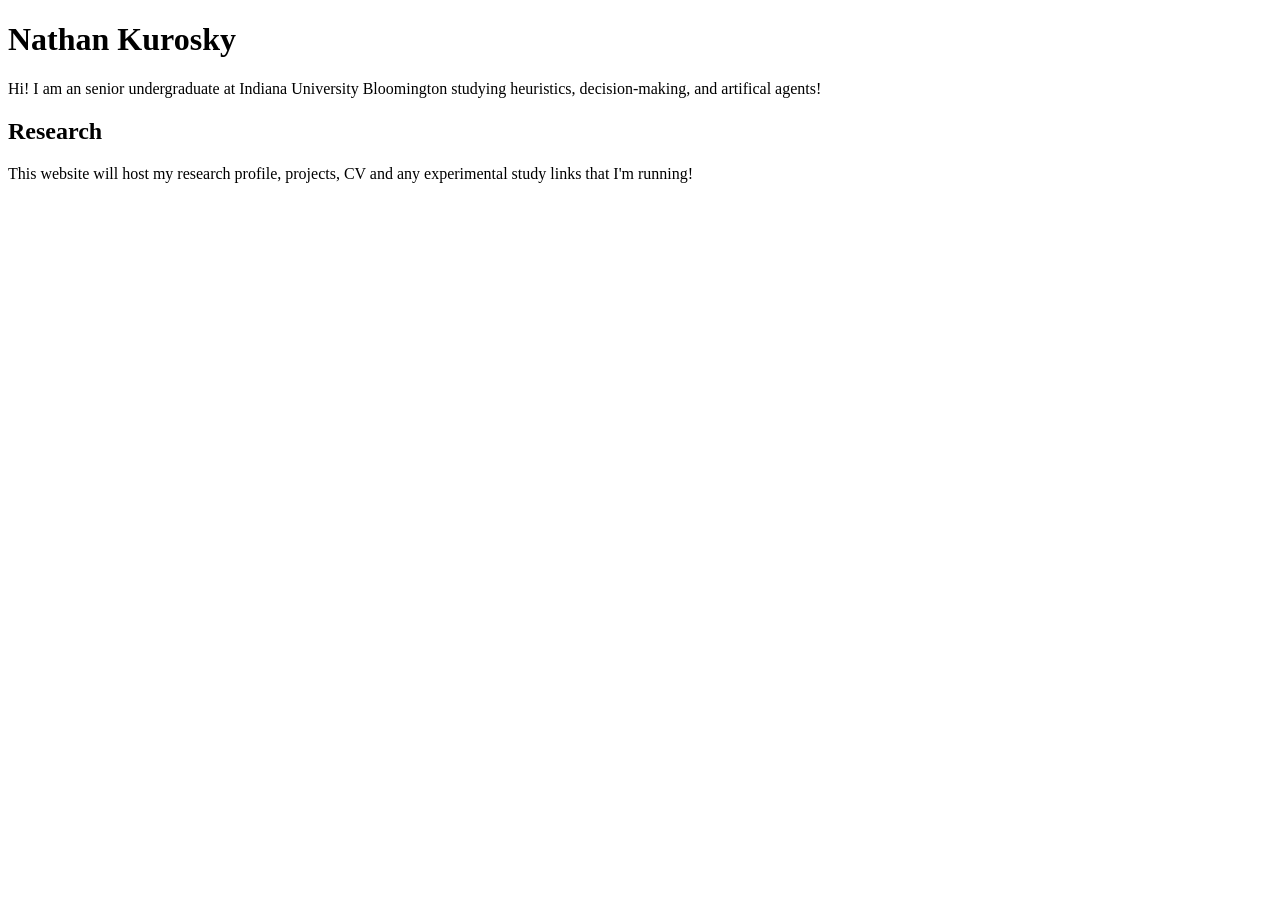
==== index.html @ 0f79e10d "index upload" ====
<!DOCTYPE html>
<html>
<head>
    <title>Nathan Kurosky</title>
</head>
<body>
    <h1>Nathan Kurosky</h1>
    <p>Hi! I am an senior undergraduate at Indiana University Bloomington studying heuristics, decision-making, and artifical agents!</p>

    <h2>Research</h2>
    <p>This website will host my research profile, projects, CV and any experimental study links that I'm running!</p>
</body>
</html>
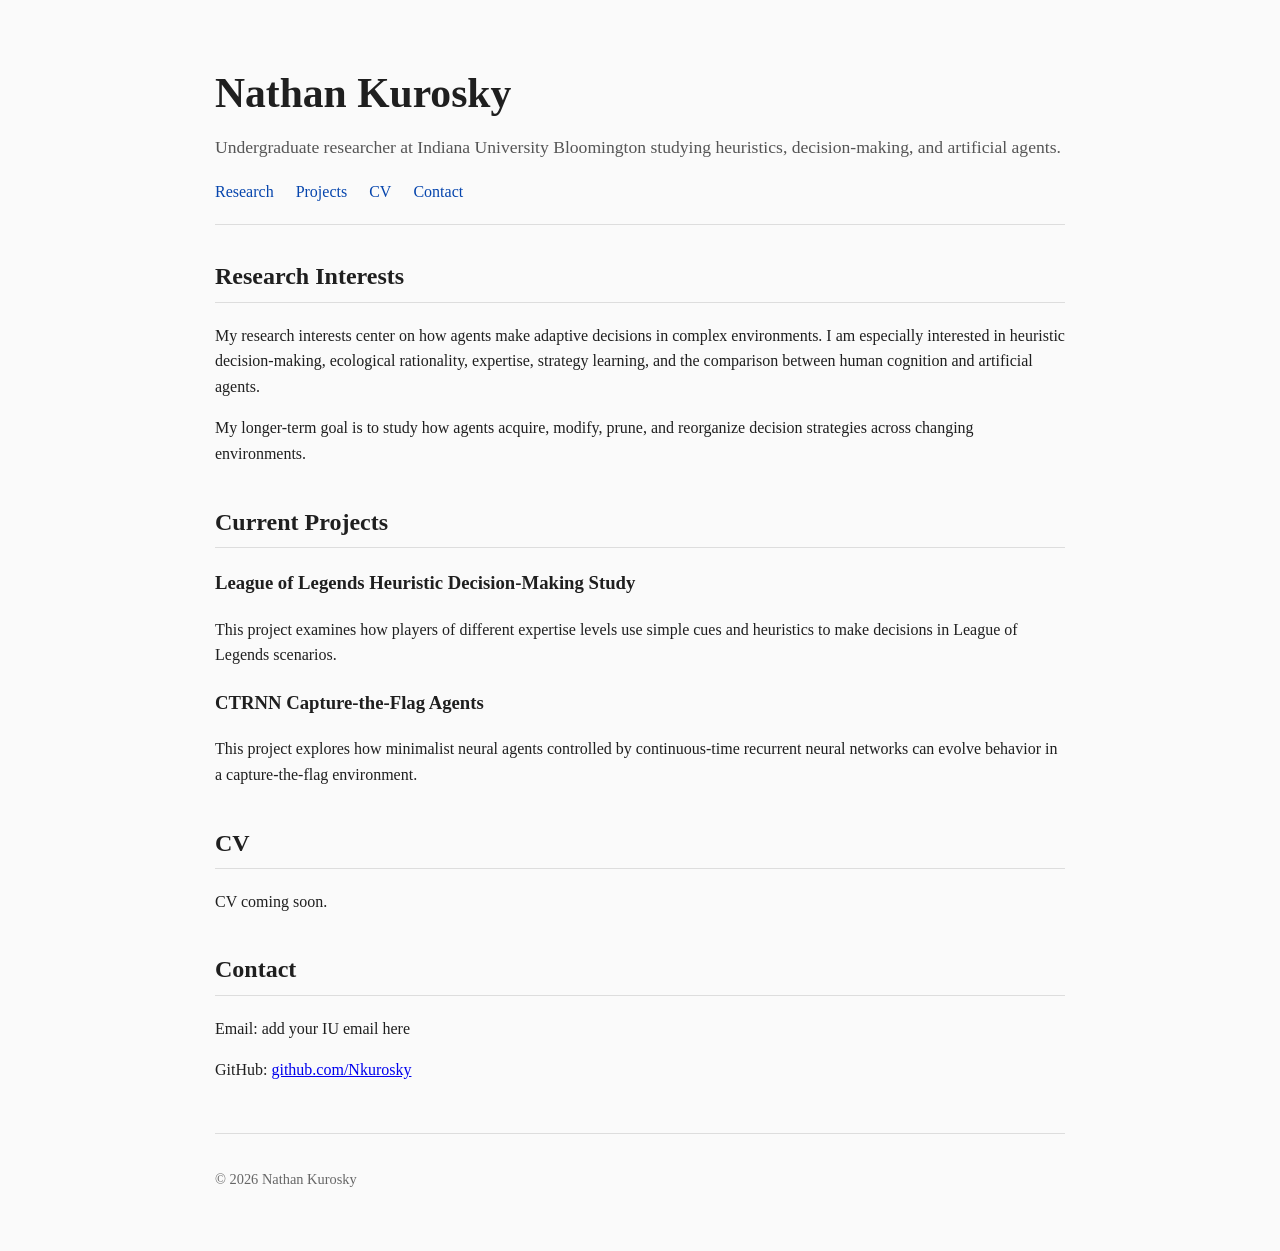
==== commit 230e4446: "Revamp index.html with cooler styling with help from our AI overlords Added styling and structured c" ====
--- a/index.html
+++ b/index.html
@@ -1,13 +1,143 @@
 <!DOCTYPE html>
-<html>
+<html lang="en">
 <head>
-    <title>Nathan Kurosky</title>
+  <meta charset="UTF-8" />
+  <meta name="viewport" content="width=device-width, initial-scale=1.0" />
+  <title>Nathan Kurosky</title>
+
+  <style>
+    body {
+      font-family: Georgia, serif;
+      max-width: 850px;
+      margin: 60px auto;
+      padding: 0 24px;
+      line-height: 1.6;
+      color: #1f1f1f;
+      background: #fafafa;
+    }
+
+    header {
+      border-bottom: 1px solid #ddd;
+      margin-bottom: 32px;
+      padding-bottom: 20px;
+    }
+
+    h1 {
+      font-size: 2.6rem;
+      margin-bottom: 0;
+    }
+
+    .subtitle {
+      font-size: 1.1rem;
+      color: #555;
+      margin-top: 6px;
+    }
+
+    nav {
+      margin-top: 18px;
+    }
+
+    nav a {
+      margin-right: 18px;
+      color: #0645ad;
+      text-decoration: none;
+    }
+
+    nav a:hover {
+      text-decoration: underline;
+    }
+
+    section {
+      margin-bottom: 36px;
+    }
+
+    h2 {
+      border-bottom: 1px solid #ddd;
+      padding-bottom: 6px;
+    }
+
+    .project {
+      margin-bottom: 20px;
+    }
+
+    footer {
+      margin-top: 50px;
+      border-top: 1px solid #ddd;
+      padding-top: 20px;
+      color: #666;
+      font-size: 0.9rem;
+    }
+  </style>
 </head>
+
 <body>
+  <header>
     <h1>Nathan Kurosky</h1>
-    <p>Hi! I am an senior undergraduate at Indiana University Bloomington studying heuristics, decision-making, and artifical agents!</p>
+    <p class="subtitle">
+      Undergraduate researcher at Indiana University Bloomington studying heuristics, decision-making, and artificial agents.
+    </p>
 
-    <h2>Research</h2>
-    <p>This website will host my research profile, projects, CV and any experimental study links that I'm running!</p>
+    <nav>
+      <a href="#research">Research</a>
+      <a href="#projects">Projects</a>
+      <a href="#cv">CV</a>
+      <a href="#contact">Contact</a>
+    </nav>
+  </header>
+
+  <section id="research">
+    <h2>Research Interests</h2>
+    <p>
+      My research interests center on how agents make adaptive decisions in complex environments.
+      I am especially interested in heuristic decision-making, ecological rationality, expertise,
+      strategy learning, and the comparison between human cognition and artificial agents.
+    </p>
+
+    <p>
+      My longer-term goal is to study how agents acquire, modify, prune, and reorganize decision strategies
+      across changing environments.
+    </p>
+  </section>
+
+  <section id="projects">
+    <h2>Current Projects</h2>
+
+    <div class="project">
+      <h3>League of Legends Heuristic Decision-Making Study</h3>
+      <p>
+        This project examines how players of different expertise levels use simple cues and heuristics
+        to make decisions in League of Legends scenarios.
+      </p>
+    </div>
+
+    <div class="project">
+      <h3>CTRNN Capture-the-Flag Agents</h3>
+      <p>
+        This project explores how minimalist neural agents controlled by continuous-time recurrent neural networks
+        can evolve behavior in a capture-the-flag environment.
+      </p>
+    </div>
+  </section>
+
+  <section id="cv">
+    <h2>CV</h2>
+    <p>
+      CV coming soon.
+    </p>
+  </section>
+
+  <section id="contact">
+    <h2>Contact</h2>
+    <p>
+      Email: add your IU email here
+    </p>
+    <p>
+      GitHub: <a href="https://github.com/Nkurosky">github.com/Nkurosky</a>
+    </p>
+  </section>
+
+  <footer>
+    <p>© 2026 Nathan Kurosky</p>
+  </footer>
 </body>
-</html>+</html>
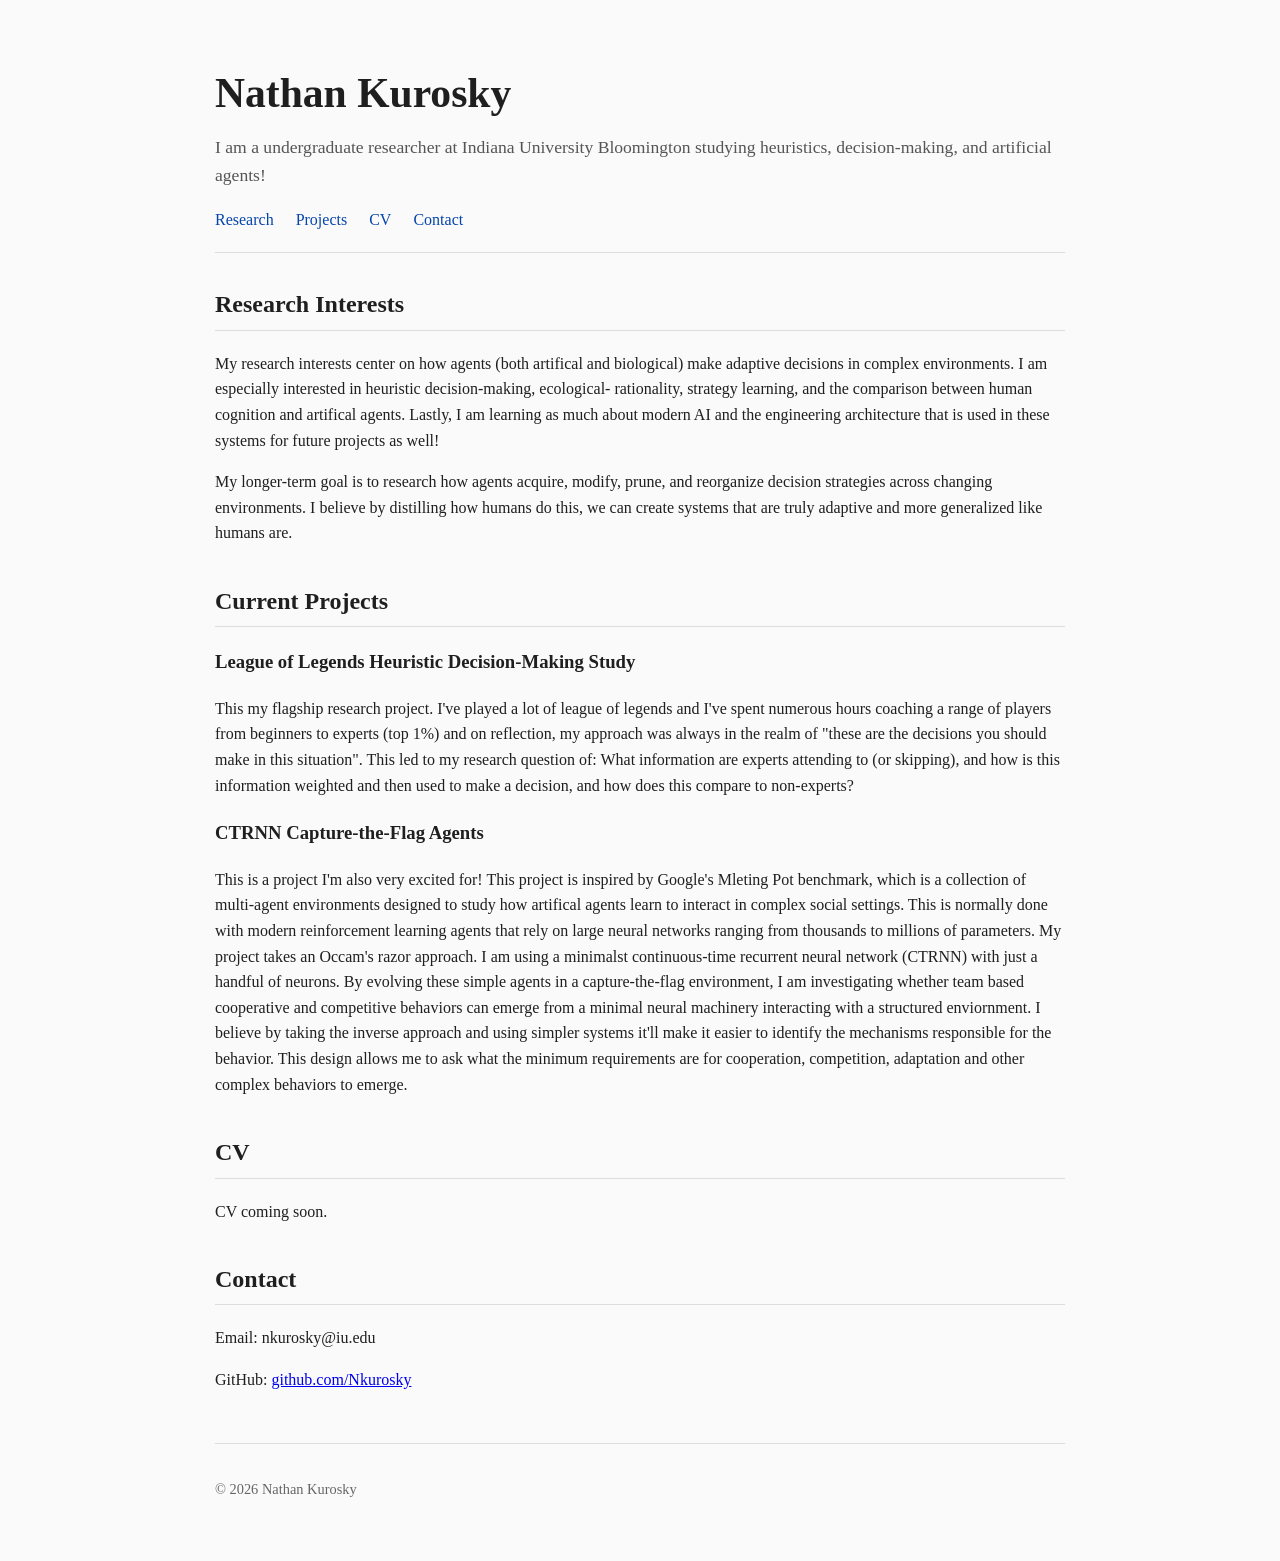
==== commit 8e949e2e: "Updated homepage" ====
--- a/index.html
+++ b/index.html
@@ -74,7 +74,7 @@
   <header>
     <h1>Nathan Kurosky</h1>
     <p class="subtitle">
-      Undergraduate researcher at Indiana University Bloomington studying heuristics, decision-making, and artificial agents.
+      I am a undergraduate researcher at Indiana University Bloomington studying heuristics, decision-making, and artificial agents!
     </p>
 
     <nav>
@@ -88,14 +88,17 @@
   <section id="research">
     <h2>Research Interests</h2>
     <p>
-      My research interests center on how agents make adaptive decisions in complex environments.
-      I am especially interested in heuristic decision-making, ecological rationality, expertise,
-      strategy learning, and the comparison between human cognition and artificial agents.
+      My research interests center on how agents (both artifical and biological) make adaptive decisions
+      in complex environments. I am especially interested in heuristic decision-making, ecological-
+      rationality, strategy learning, and the comparison between human cognition and artifical agents.
+      Lastly, I am learning as much about modern AI and the engineering architecture that is 
+      used in these systems for future projects as well!
     </p>
 
     <p>
-      My longer-term goal is to study how agents acquire, modify, prune, and reorganize decision strategies
-      across changing environments.
+      My longer-term goal is to research how agents acquire, modify, prune, and reorganize decision strategies
+      across changing environments. I believe by distilling how humans do this, we can create systems that are
+      truly adaptive and more generalized like humans are. 
     </p>
   </section>
 
@@ -105,16 +108,32 @@
     <div class="project">
       <h3>League of Legends Heuristic Decision-Making Study</h3>
       <p>
-        This project examines how players of different expertise levels use simple cues and heuristics
-        to make decisions in League of Legends scenarios.
+        This my flagship research project. I've played a lot of league of legends and I've spent numerous
+        hours coaching a range of players from beginners to experts (top 1%) and on reflection, my approach
+        was always in the realm of "these are the decisions you should make in this situation". This led to 
+        my research question of: What information are experts attending to (or skipping), and how is this 
+        information weighted and then used to make a decision, and how does this compare to non-experts? 
       </p>
     </div>
 
     <div class="project">
       <h3>CTRNN Capture-the-Flag Agents</h3>
       <p>
-        This project explores how minimalist neural agents controlled by continuous-time recurrent neural networks
-        can evolve behavior in a capture-the-flag environment.
+        This is a project I'm also very excited for! This project is inspired by Google's Mleting Pot
+        benchmark, which is a collection of multi-agent environments designed to study how artifical
+        agents learn to interact in complex social settings. This is normally done with modern
+        reinforcement learning agents that rely on large neural networks ranging from thousands to
+        millions of parameters. 
+
+        My project takes an Occam's razor approach. I am using a minimalst continuous-time recurrent
+        neural network (CTRNN) with just a handful of neurons. By evolving these simple agents in a 
+        capture-the-flag environment, I am investigating whether team based cooperative and competitive 
+        behaviors can emerge from a minimal neural machinery interacting with a structured enviornment.
+
+        I believe by taking the inverse approach and using simpler systems it'll make it easier to 
+        identify the mechanisms responsible for the behavior. This design allows me to ask what
+        the minimum requirements are for cooperation, competition, adaptation and other complex behaviors
+        to emerge. 
       </p>
     </div>
   </section>
@@ -129,7 +148,7 @@
   <section id="contact">
     <h2>Contact</h2>
     <p>
-      Email: add your IU email here
+      Email: nkurosky@iu.edu
     </p>
     <p>
       GitHub: <a href="https://github.com/Nkurosky">github.com/Nkurosky</a>
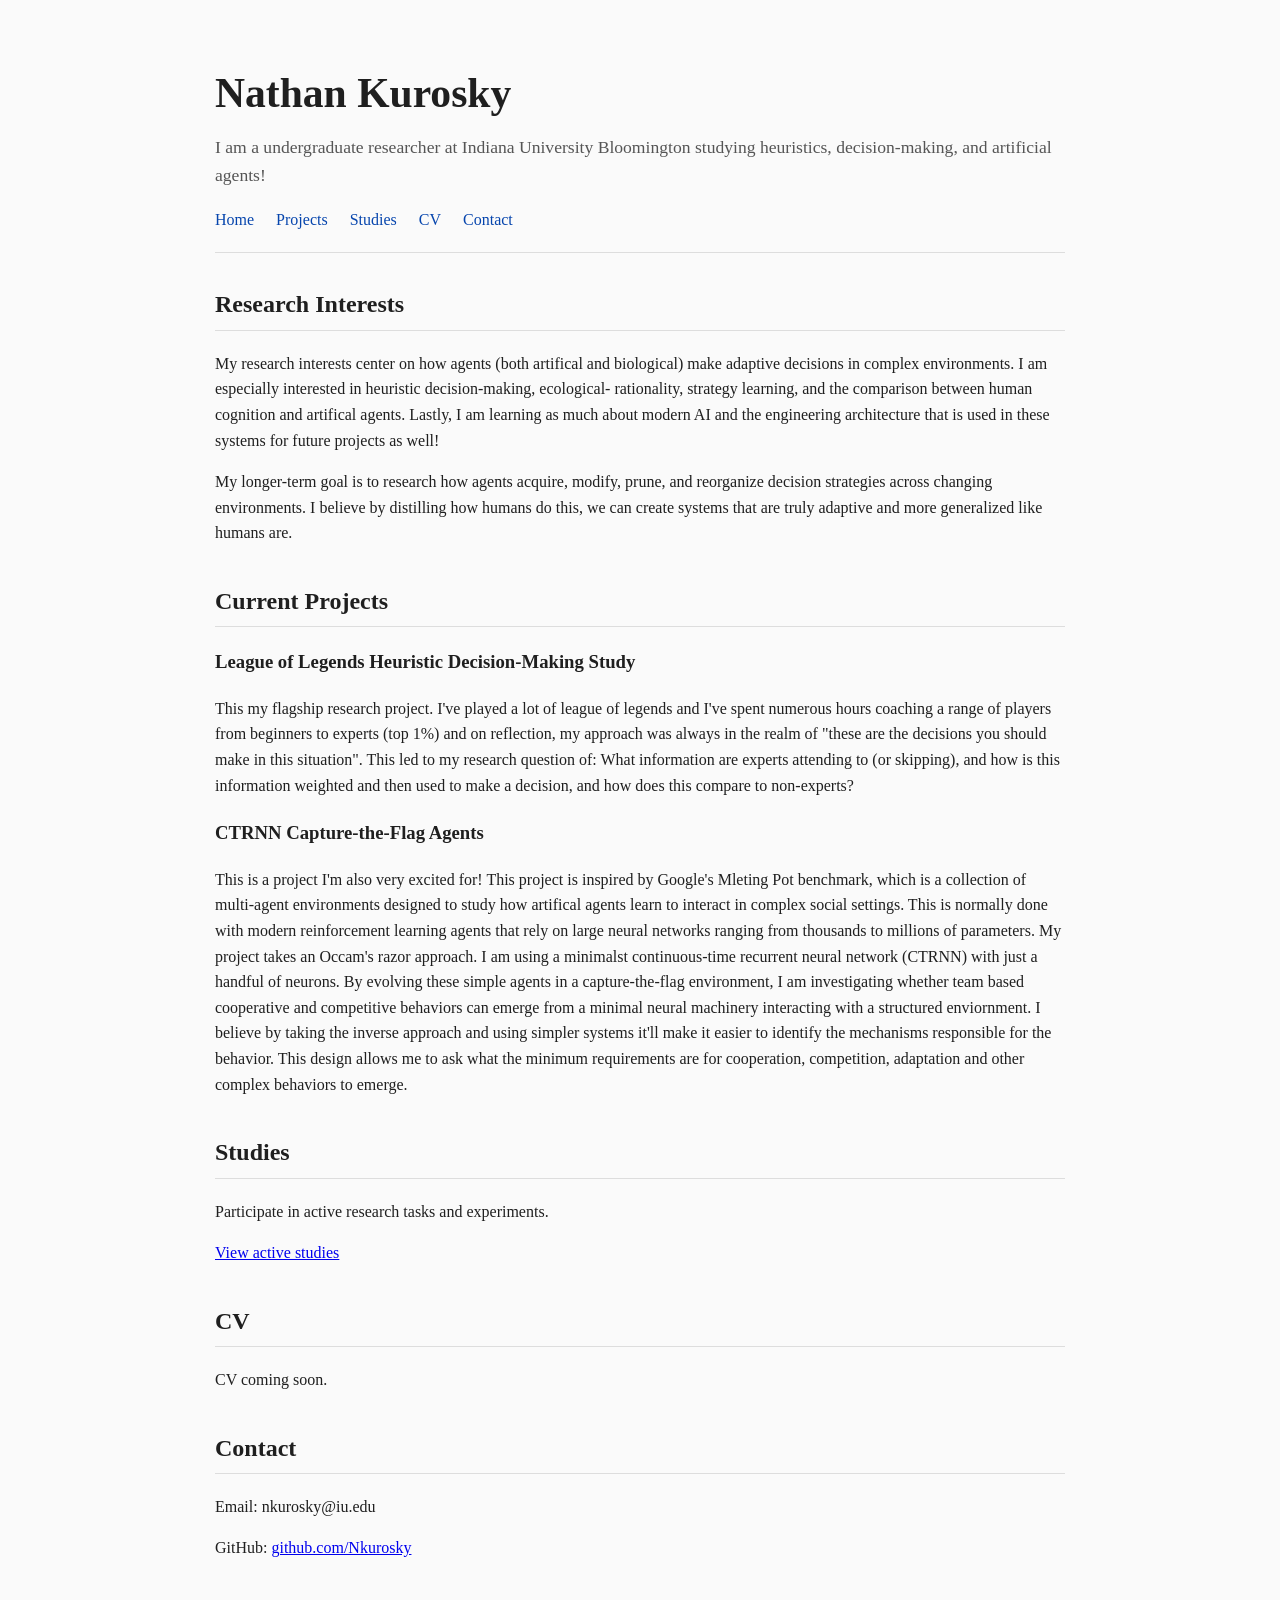
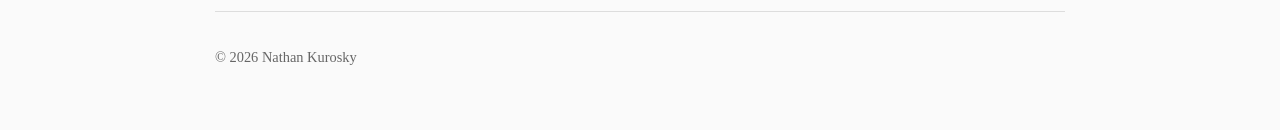
==== commit 06997f08: "Add studies section" ====
--- a/index.html
+++ b/index.html
@@ -4,70 +4,7 @@
   <meta charset="UTF-8" />
   <meta name="viewport" content="width=device-width, initial-scale=1.0" />
   <title>Nathan Kurosky</title>
-
-  <style>
-    body {
-      font-family: Georgia, serif;
-      max-width: 850px;
-      margin: 60px auto;
-      padding: 0 24px;
-      line-height: 1.6;
-      color: #1f1f1f;
-      background: #fafafa;
-    }
-
-    header {
-      border-bottom: 1px solid #ddd;
-      margin-bottom: 32px;
-      padding-bottom: 20px;
-    }
-
-    h1 {
-      font-size: 2.6rem;
-      margin-bottom: 0;
-    }
-
-    .subtitle {
-      font-size: 1.1rem;
-      color: #555;
-      margin-top: 6px;
-    }
-
-    nav {
-      margin-top: 18px;
-    }
-
-    nav a {
-      margin-right: 18px;
-      color: #0645ad;
-      text-decoration: none;
-    }
-
-    nav a:hover {
-      text-decoration: underline;
-    }
-
-    section {
-      margin-bottom: 36px;
-    }
-
-    h2 {
-      border-bottom: 1px solid #ddd;
-      padding-bottom: 6px;
-    }
-
-    .project {
-      margin-bottom: 20px;
-    }
-
-    footer {
-      margin-top: 50px;
-      border-top: 1px solid #ddd;
-      padding-top: 20px;
-      color: #666;
-      font-size: 0.9rem;
-    }
-  </style>
+  <link rel="stylesheet" href="style.css">
 </head>
 
 <body>
@@ -77,12 +14,13 @@
       I am a undergraduate researcher at Indiana University Bloomington studying heuristics, decision-making, and artificial agents!
     </p>
 
-    <nav>
-      <a href="#research">Research</a>
-      <a href="#projects">Projects</a>
-      <a href="#cv">CV</a>
-      <a href="#contact">Contact</a>
-    </nav>
+    <nav>
+      <a href="index.html">Home</a>
+      <a href="projects.html">Projects</a>
+      <a href="studies.html">Studies</a>
+      <a href="cv.html">CV</a>
+      <a href="contact.html">Contact</a>
+    </nav>
   </header>
 
   <section id="research">
@@ -138,7 +76,17 @@
     </div>
   </section>
 
-  <section id="cv">
+  <section id="studies">
+    <h2>Studies</h2>
+    <p>
+      Participate in active research tasks and experiments.
+    </p>
+    <p>
+      <a href="studies.html">View active studies</a>
+    </p>
+  </section>
+
+  <section id="cv">
     <h2>CV</h2>
     <p>
       CV coming soon.
@@ -156,7 +104,7 @@
   </section>
 
   <footer>
-    <p>© 2026 Nathan Kurosky</p>
+    <p>&copy; 2026 Nathan Kurosky</p>
   </footer>
 </body>
 </html>
--- a/style.css
+++ b/style.css
@@ -0,0 +1,61 @@
+    body {
+      font-family: Georgia, serif;
+      max-width: 850px;
+      margin: 60px auto;
+      padding: 0 24px;
+      line-height: 1.6;
+      color: #1f1f1f;
+      background: #fafafa;
+    }
+
+    header {
+      border-bottom: 1px solid #ddd;
+      margin-bottom: 32px;
+      padding-bottom: 20px;
+    }
+
+    h1 {
+      font-size: 2.6rem;
+      margin-bottom: 0;
+    }
+
+    .subtitle {
+      font-size: 1.1rem;
+      color: #555;
+      margin-top: 6px;
+    }
+
+    nav {
+      margin-top: 18px;
+    }
+
+    nav a {
+      margin-right: 18px;
+      color: #0645ad;
+      text-decoration: none;
+    }
+
+    nav a:hover {
+      text-decoration: underline;
+    }
+
+    section {
+      margin-bottom: 36px;
+    }
+
+    h2 {
+      border-bottom: 1px solid #ddd;
+      padding-bottom: 6px;
+    }
+
+    .project {
+      margin-bottom: 20px;
+    }
+
+    footer {
+      margin-top: 50px;
+      border-top: 1px solid #ddd;
+      padding-top: 20px;
+      color: #666;
+      font-size: 0.9rem;
+    }
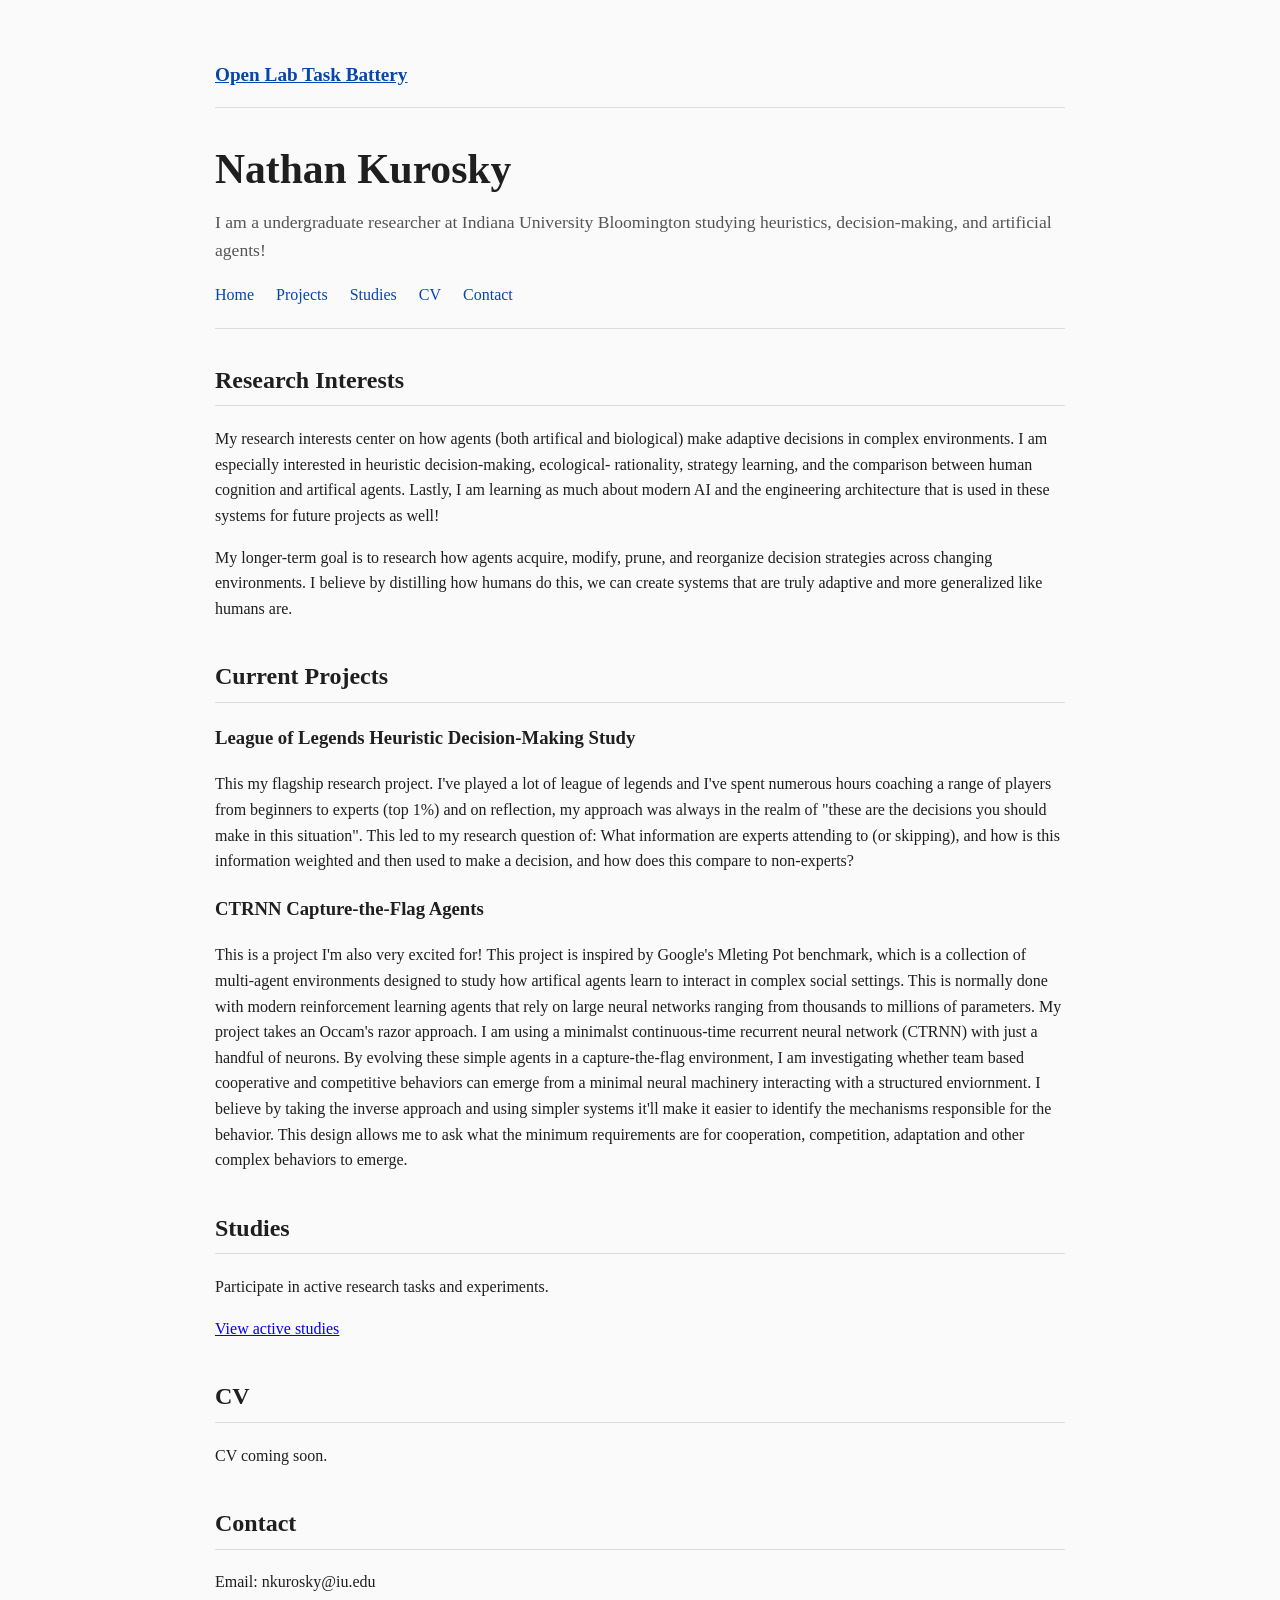
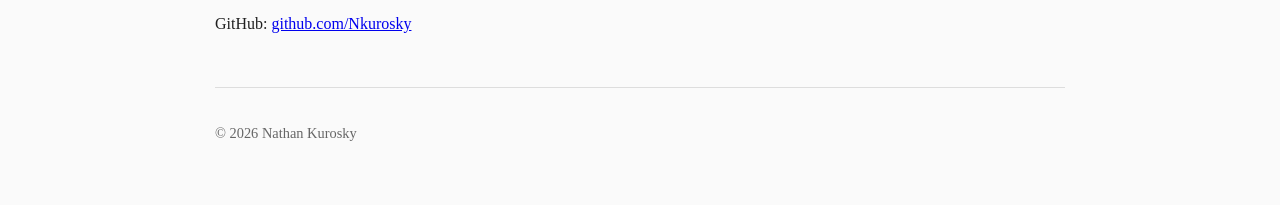
==== commit 0c54d981: "Add lab task battery link to homepage" ====
--- a/index.html
+++ b/index.html
@@ -8,6 +8,9 @@
 </head>
 
 <body>
+  <p class="lab-task-link">
+    <a href="https://klab-app-exbpfxghewgsaged.northeurope-01.azurewebsites.net/TaskBattery">Open Lab Task Battery</a>
+  </p>
   <header>
     <h1>Nathan Kurosky</h1>
     <p class="subtitle">
--- a/style.css
+++ b/style.css
@@ -6,6 +6,19 @@
       line-height: 1.6;
       color: #1f1f1f;
       background: #fafafa;
+    }
+
+    .lab-task-link {
+      margin: 0 0 24px;
+      padding-bottom: 16px;
+      border-bottom: 1px solid #ddd;
+      font-size: 1.2rem;
+      font-weight: bold;
+    }
+
+    .lab-task-link a {
+      color: #0645ad;
+      overflow-wrap: anywhere;
     }
 
     header {
@@ -58,4 +71,4 @@
       padding-top: 20px;
       color: #666;
       font-size: 0.9rem;
-    }+    }
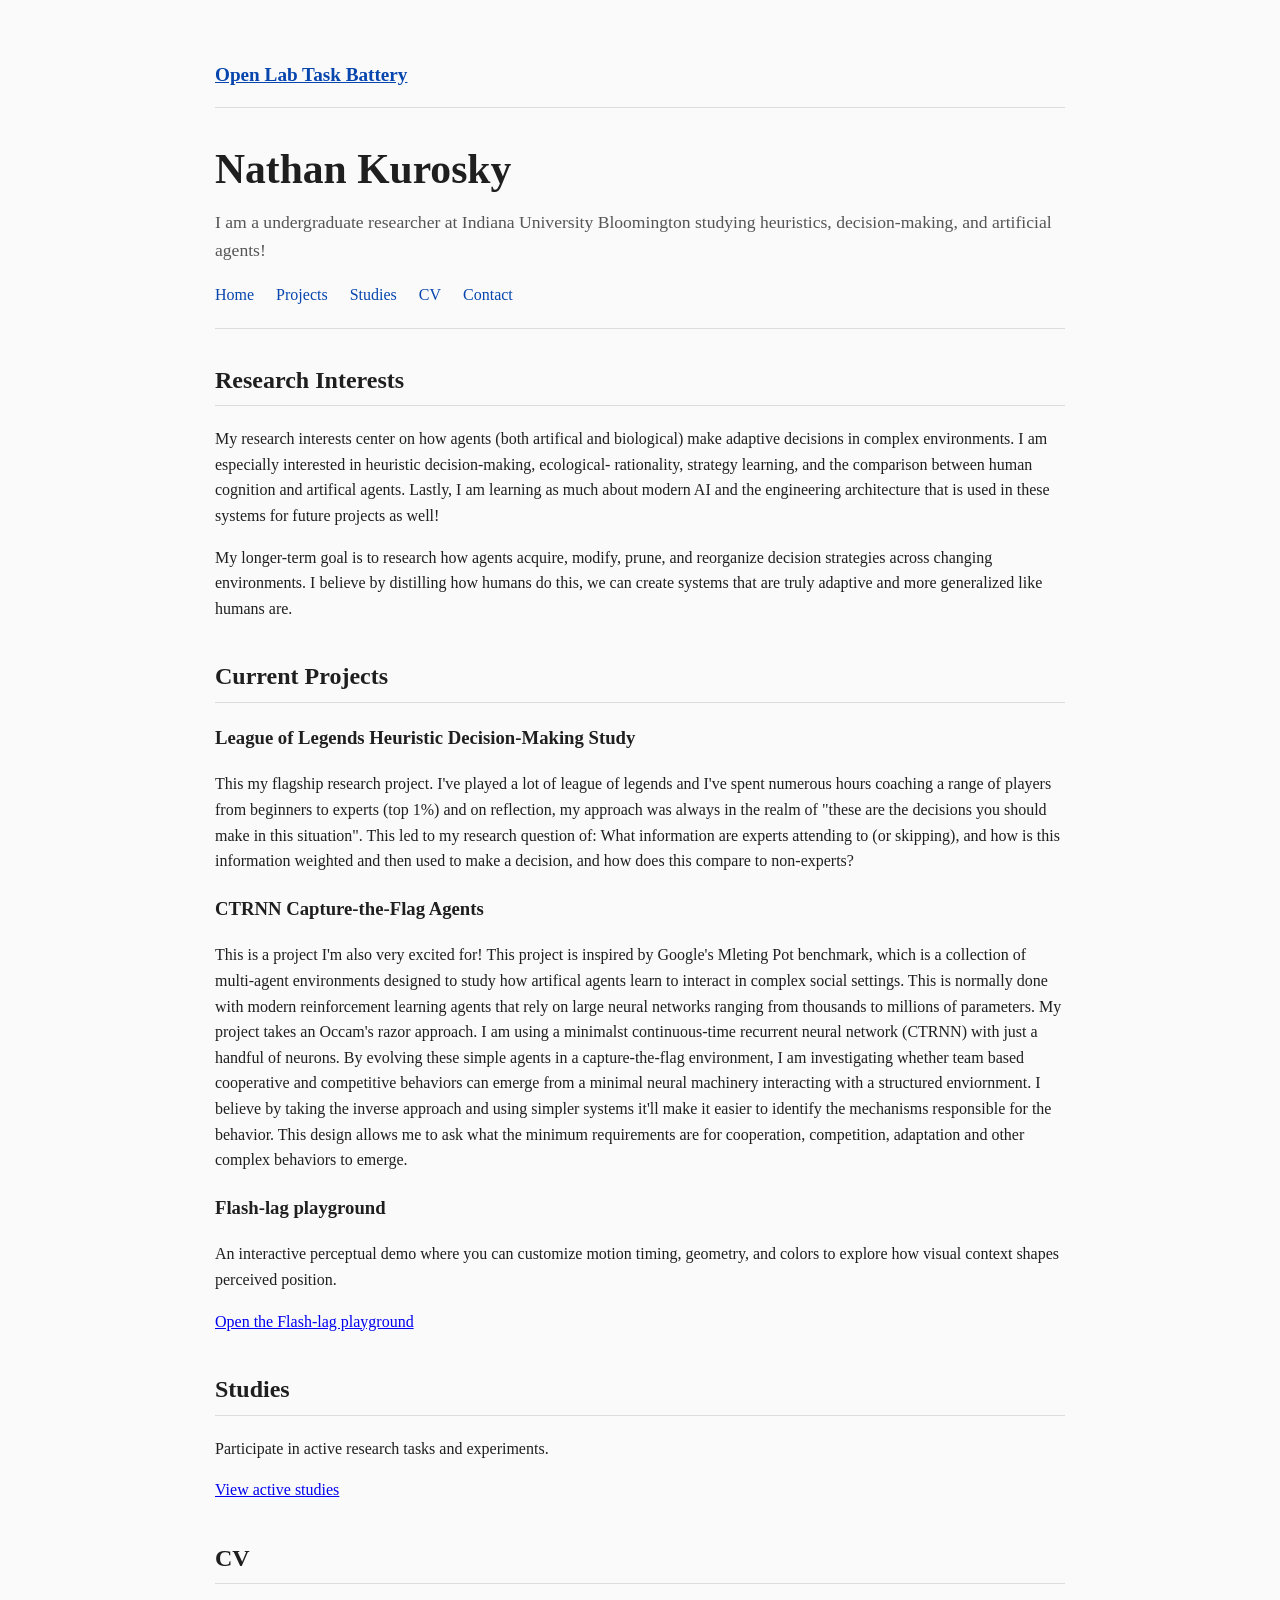
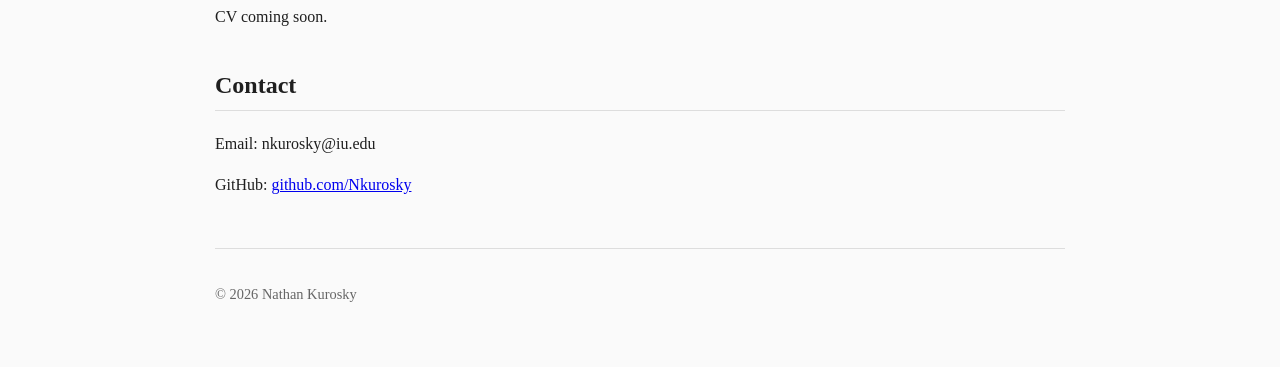
==== commit f3f0d989: "Add customizable flash-lag playground" ====
--- a/index.html
+++ b/index.html
@@ -77,6 +77,17 @@
         to emerge. 
       </p>
     </div>
+
+    <div class="project">
+      <h3>Flash-lag playground</h3>
+      <p>
+        An interactive perceptual demo where you can customize motion timing, geometry, and colors
+        to explore how visual context shapes perceived position.
+      </p>
+      <p>
+        <a href="/flash-lag/">Open the Flash-lag playground</a>
+      </p>
+    </div>
   </section>
 
   <section id="studies">
